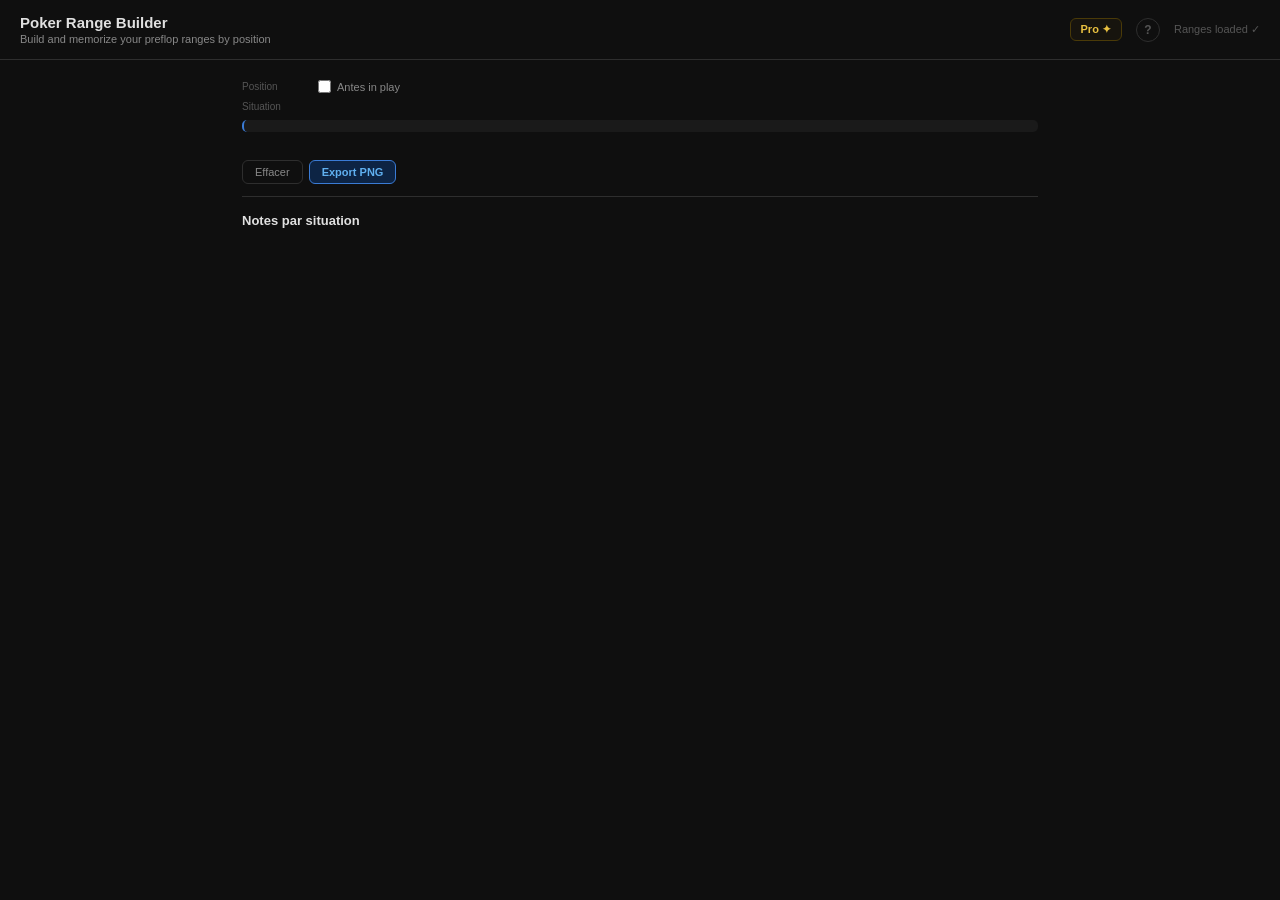
==== index.html @ 1d8be16b "v1.2 - fix raccourcis, boutons simplifiés, JSON en Pro" ====
<!DOCTYPE html>
<html lang="fr">
<head>
  <meta charset="UTF-8">
  <meta name="viewport" content="width=device-width, initial-scale=1.0">
  <title>Poker Range Builder</title>
  <link rel="stylesheet" href="style.css">
</head>
<body>

<header>
  <div class="header-brand">
    <h1>Poker Range Builder</h1>
    <p id="headerSubtitle">Construis et mémorise tes ranges préflop par position</p>
  </div>
  <div class="header-actions">
    <a href="premium.html" class="pro-link">Pro ✦</a>
    <button class="btn-help" id="btnHelp" title="Help / Raccourcis">?</button>
    <span class="save-status" id="saveStatus">Chargement…</span>
  </div>
</header>

<main>

  <section class="row">
    <span class="row-label" id="labelPos">Position</span>
    <div id="posTabs" class="tabs-group"></div>
    <div class="antes-wrap">
      <input type="checkbox" id="antesChk">
      <label for="antesChk" id="labelAntes">Antes en jeu</label>
    </div>
  </section>

  <section class="row">
    <span class="row-label" id="labelSit">Situation</span>
    <div id="sitTabs" class="tabs-group"></div>
  </section>

  <div class="ctx-box" id="ctxBox"></div>

  <div class="top-bar">
    <div class="legend" id="legend"></div>
    <div class="stat" id="stat"></div>
  </div>

  <div class="grid-wrap">
    <div class="grid" id="grid"></div>
  </div>

  <div class="toolbar">
    <button class="btn" id="btnClear">Effacer</button>
    <button class="btn btn-primary" id="btnPng">Export PNG</button>
  </div>

  <div class="notes-section">
    <h2 id="notesTitle">Notes par situation</h2>
    <div class="notes-grid" id="notesGrid"></div>
  </div>

</main>

<!-- Sidebar -->
<div class="sidebar-overlay" id="sidebarOverlay"></div>
<aside class="sidebar" id="sidebar">
  <div class="sidebar-inner" id="sidebarInner"></div>
</aside>

<script src="app.js"></script>
</body>
</html>
---- style.css ----
:root {
  --bg:        #0f0f0f;
  --bg2:       #1a1a1a;
  --bg3:       #232323;
  --border:    #2e2e2e;
  --text:      #e0e0e0;
  --text2:     #888;
  --text3:     #555;
  --blue:      #3a7bd5;
  --blue-act:  #0d2444;
  --blue-text: #60b0f0;
  --radius:    6px;
}

* { box-sizing: border-box; margin: 0; padding: 0; }

body {
  background: var(--bg);
  color: var(--text);
  font-family: -apple-system, BlinkMacSystemFont, 'Segoe UI', sans-serif;
  min-height: 100vh;
  font-size: 13px;
}

/* ── HEADER ── */
header {
  padding: 14px 20px;
  border-bottom: 1px solid var(--border);
  display: flex;
  align-items: center;
  justify-content: space-between;
  flex-wrap: wrap;
  gap: 10px;
}
.header-brand h1  { font-size: 15px; font-weight: 600; }
.header-brand p   { font-size: 11px; color: var(--text2); margin-top: 2px; }
.header-actions   { display: flex; align-items: center; gap: 14px; }

.pro-link {
  font-size: 11px;
  font-weight: 600;
  color: #e8c040;
  text-decoration: none;
  padding: 4px 10px;
  border: 1px solid #4a3a08;
  border-radius: var(--radius);
  background: #4a3a0822;
  transition: background 0.15s;
}
.pro-link:hover { background: #4a3a0855; }

.save-status { font-size: 11px; color: var(--text3); }

/* ── MAIN ── */
main {
  padding: 20px 32px;
  max-width: 860px;
  margin: 0 auto;
}

/* ── ROW / TABS ── */
.row {
  display: flex;
  align-items: center;
  gap: 8px;
  flex-wrap: wrap;
  margin-bottom: 8px;
}
.row-label { font-size: 10px; color: var(--text3); width: 56px; flex-shrink: 0; }
.tabs-group { display: flex; gap: 4px; flex-wrap: wrap; }

button.tab {
  padding: 4px 11px;
  border-radius: 5px;
  border: 1px solid var(--border);
  background: transparent;
  cursor: pointer;
  font-size: 11px;
  font-weight: 500;
  color: var(--text2);
  transition: all 0.1s;
  white-space: nowrap;
  position: relative;
}
button.tab:hover          { border-color: var(--text3); color: var(--text); }
button.tab.pos-active     { background: var(--text); color: var(--bg); border-color: var(--text); }
button.tab.sit-active     { background: var(--blue-act); color: var(--blue-text); border-color: var(--blue); }

/* badge ✓ on filled situations */
button.tab .badge {
  position: absolute;
  top: -5px;
  right: -5px;
  width: 14px;
  height: 14px;
  background: #1a6b1a;
  color: #7ecc7e;
  border-radius: 50%;
  font-size: 8px;
  font-weight: 700;
  display: flex;
  align-items: center;
  justify-content: center;
  pointer-events: none;
}

.antes-wrap { display: flex; align-items: center; gap: 6px; margin-left: 4px; }
.antes-wrap label { font-size: 11px; color: var(--text2); cursor: pointer; user-select: none; }
input[type=checkbox] { cursor: pointer; accent-color: var(--blue); }

/* ── CONTEXT BOX ── */
.ctx-box {
  font-size: 10px;
  color: var(--text2);
  margin-bottom: 10px;
  padding: 6px 10px;
  background: var(--bg2);
  border-radius: 5px;
  border-left: 2px solid var(--blue);
  line-height: 1.6;
}

/* ── LEGEND / STAT ── */
.top-bar { display: flex; align-items: center; gap: 8px; margin-bottom: 8px; flex-wrap: wrap; }
.legend  { display: flex; gap: 5px; flex-wrap: wrap; }

.leg {
  display: flex;
  align-items: center;
  gap: 5px;
  cursor: pointer;
  padding: 3px 8px;
  border-radius: 5px;
  border: 1.5px solid transparent;
  font-size: 11px;
  color: var(--text2);
  transition: all 0.1s;
}
.leg.sel { border-color: var(--text); color: var(--text); }
.dot { width: 9px; height: 9px; border-radius: 2px; flex-shrink: 0; }

.stat { margin-left: auto; font-size: 11px; color: var(--text2); }
.stat strong { color: var(--text); }

/* ── GRID ── */
.grid-wrap {
  overflow-x: auto;
  margin-bottom: 10px;
  display: flex;
  justify-content: center;
}
.grid {
  display: grid;
  grid-template-columns: repeat(14, 1fr);
  gap: 2px;
  width: 100%;
  max-width: 780px;
}

.hdr {
  font-size: 9px;
  font-weight: 600;
  color: var(--text3);
  display: flex;
  align-items: center;
  justify-content: center;
  height: 26px;
}

.cell {
  height: 0;
  padding-bottom: 100%;
  position: relative;
  border-radius: 3px;
  cursor: pointer;
  border: 1px solid transparent;
  transition: filter 0.08s;
}
.cell:hover { filter: brightness(1.2); border-color: rgba(255,255,255,0.22); }

.cell-lbl {
  position: absolute;
  inset: 0;
  display: flex;
  align-items: center;
  justify-content: center;
  font-size: 9px;
  font-weight: 600;
  line-height: 1;
  pointer-events: none;
}

/* ── TOOLBAR ── */
.toolbar { display: flex; gap: 6px; flex-wrap: wrap; margin-bottom: 12px; }

button.btn {
  padding: 5px 12px;
  border-radius: var(--radius);
  border: 1px solid var(--border);
  background: transparent;
  cursor: pointer;
  font-size: 11px;
  color: var(--text2);
  transition: all 0.1s;
}
button.btn:hover            { background: var(--bg2); color: var(--text); border-color: var(--text3); }
button.btn.btn-accent       { border-color: var(--blue); color: var(--blue-text); }
button.btn.btn-accent:hover { background: var(--blue-act); }
button.btn.btn-primary      { background: var(--blue-act); color: var(--blue-text); border-color: var(--blue); font-weight: 600; }
button.btn.btn-primary:hover { background: #1a3d6a; border-color: #5090e0; color: #90c8ff; }

/* ── EXPORT AREA ── */
.export-area {
  display: none;
  margin-bottom: 16px;
  padding: 12px;
  background: var(--bg2);
  border-radius: var(--radius);
  border: 1px solid var(--border);
}
.export-area h3  { font-size: 12px; color: var(--text); margin-bottom: 8px; }
.export-area pre {
  font-size: 10px;
  color: var(--text2);
  white-space: pre-wrap;
  line-height: 1.6;
  max-height: 220px;
  overflow-y: auto;
  background: var(--bg3);
  padding: 8px;
  border-radius: 4px;
}

/* ── NOTES ── */
.notes-section { border-top: 1px solid var(--border); padding-top: 16px; margin-top: 4px; }
.notes-section h2 { font-size: 13px; color: var(--text); margin-bottom: 10px; }
.notes-grid {
  display: grid;
  grid-template-columns: repeat(auto-fill, minmax(200px, 1fr));
  gap: 8px;
}
.note-card {
  background: var(--bg2);
  border: 1px solid var(--border);
  border-radius: var(--radius);
  padding: 10px;
}
.note-card label { font-size: 10px; color: var(--text3); display: block; margin-bottom: 4px; }
.note-card textarea {
  width: 100%;
  background: var(--bg3);
  border: 1px solid var(--border);
  border-radius: 4px;
  color: var(--text);
  font-size: 11px;
  padding: 6px;
  resize: vertical;
  min-height: 60px;
  font-family: inherit;
  line-height: 1.5;
}
.note-card textarea:focus { outline: none; border-color: var(--text3); }

/* ── HELP BUTTON ── */
.btn-help {
  width: 24px;
  height: 24px;
  border-radius: 50%;
  border: 1px solid var(--border);
  background: transparent;
  color: var(--text3);
  font-size: 12px;
  font-weight: 600;
  cursor: pointer;
  display: flex;
  align-items: center;
  justify-content: center;
  transition: all 0.1s;
  flex-shrink: 0;
}
.btn-help:hover { border-color: var(--text3); color: var(--text); }

/* ── LEGEND KEY HINTS ── */
.leg-key {
  font-family: ui-monospace, 'Cascadia Code', monospace;
  font-size: 9px;
  background: var(--bg3);
  border: 1px solid var(--border);
  border-radius: 3px;
  padding: 1px 4px;
  color: var(--text3);
  margin-left: 4px;
}

/* ── SIDEBAR ── */
.sidebar-overlay {
  display: none;
  position: fixed;
  inset: 0;
  z-index: 99;
  background: rgba(0,0,0,0.45);
}
.sidebar-overlay.open { display: block; }

.sidebar {
  position: fixed;
  top: 0;
  right: 0;
  width: 284px;
  height: 100vh;
  background: var(--bg2);
  border-left: 1px solid var(--border);
  z-index: 100;
  transform: translateX(100%);
  transition: transform 0.18s ease;
  overflow-y: auto;
}
.sidebar.open { transform: translateX(0); }

.sidebar-inner { padding: 18px 16px 32px; }

.sidebar-close {
  position: absolute;
  top: 12px;
  right: 12px;
  background: none;
  border: none;
  color: var(--text3);
  cursor: pointer;
  font-size: 13px;
  padding: 3px 7px;
  border-radius: 4px;
  line-height: 1;
}
.sidebar-close:hover { color: var(--text); background: var(--bg3); }

.sb-heading {
  font-size: 9px;
  font-weight: 700;
  text-transform: uppercase;
  letter-spacing: .1em;
  color: var(--text3);
  margin: 22px 0 8px;
  padding-bottom: 5px;
  border-bottom: 1px solid var(--border);
}
.sb-heading:first-of-type { margin-top: 4px; }

.sb-row {
  display: flex;
  align-items: baseline;
  gap: 8px;
  padding: 4px 0;
  font-size: 11px;
  color: var(--text2);
  border-bottom: 1px solid var(--bg3);
}
.sb-row:last-of-type { border-bottom: none; }

.sb-key {
  font-family: ui-monospace, 'Cascadia Code', monospace;
  font-size: 10px;
  background: var(--bg3);
  border: 1px solid var(--border);
  border-radius: 3px;
  padding: 1px 5px;
  color: var(--text);
  flex-shrink: 0;
  min-width: 28px;
  text-align: center;
}

.sb-term {
  font-weight: 600;
  color: var(--text);
  flex-shrink: 0;
  width: 52px;
}
.sb-def {
  color: var(--text2);
  flex: 1;
}

.sb-p {
  font-size: 11px;
  color: var(--text2);
  line-height: 1.65;
  margin-bottom: 8px;
}
.sb-p:last-child { margin-bottom: 0; }

.sb-clog {
  font-size: 11px;
  color: var(--text2);
  padding: 4px 0;
  border-bottom: 1px solid var(--bg3);
}
.sb-clog:last-child { border-bottom: none; }
.sb-clog strong { color: var(--text); }

/* ── MOBILE ── */
@media (max-width: 600px) {
  header        { padding: 12px 14px; }
  main          { padding: 12px 14px; }
  .cell-lbl     { font-size: 7px; }
  .stat         { margin-left: 0; width: 100%; }
  .sidebar      { width: 88vw; }
}
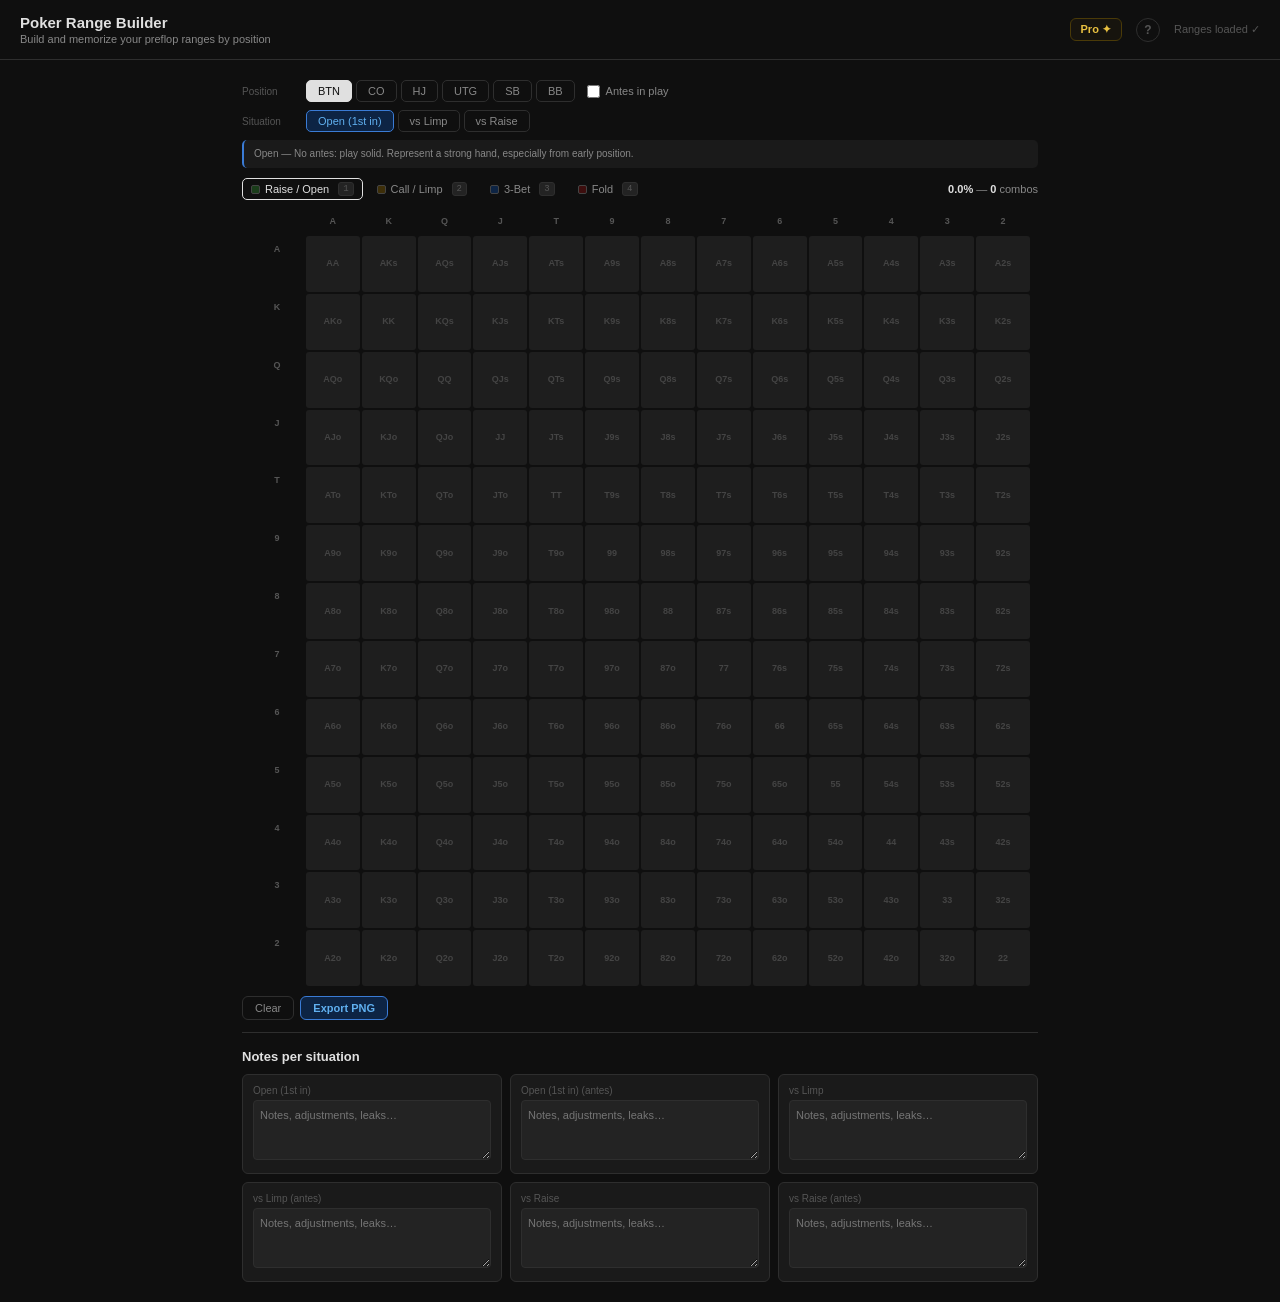
==== commit ff543952: "v1.4 - quiz.html autonome, accès ?dev=true" ====
--- a/index.html
+++ b/index.html
@@ -50,6 +50,9 @@
   <div class="toolbar">
     <button class="btn" id="btnClear">Effacer</button>
     <button class="btn btn-primary" id="btnPng">Export PNG</button>
+    <!-- dev-only: revealed by ?dev=true -->
+    <button class="btn btn-dev" id="btnImportJson" style="display:none">Import JSON</button>
+    <input type="file" id="fileInput" accept=".json" style="display:none">
   </div>
 
   <div class="notes-section">
@@ -66,5 +69,29 @@
 </aside>
 
 <script src="app.js"></script>
+<script>
+  // Dev access — index.html?dev=true reveals Pro tools for local testing
+  if (new URLSearchParams(location.search).get('dev') === 'true') {
+    document.getElementById('btnImportJson').style.display = '';
+    document.getElementById('btnImportJson').addEventListener('click', () =>
+      document.getElementById('fileInput').click()
+    );
+    document.getElementById('fileInput').addEventListener('change', e => {
+      const file = e.target.files[0];
+      if (!file) return;
+      const reader = new FileReader();
+      reader.onload = ev => {
+        try {
+          const data = JSON.parse(ev.target.result);
+          if (data.state) Object.assign(rangeState, data.state);
+          if (data.notes) Object.assign(notes, data.notes);
+          save(); buildSitTabs(); buildNotesGrid(); renderAll();
+        } catch (_) {}
+        e.target.value = '';
+      };
+      reader.readAsText(file);
+    });
+  }
+</script>
 </body>
 </html>
--- a/style.css
+++ b/style.css
@@ -208,6 +208,8 @@
 button.btn.btn-accent:hover { background: var(--blue-act); }
 button.btn.btn-primary      { background: var(--blue-act); color: var(--blue-text); border-color: var(--blue); font-weight: 600; }
 button.btn.btn-primary:hover { background: #1a3d6a; border-color: #5090e0; color: #90c8ff; }
+button.btn.btn-dev          { border-color: #4a3a08; color: #e8c040; font-size: 10px; }
+button.btn.btn-dev:hover    { background: #4a3a0822; }
 
 /* ── EXPORT AREA ── */
 .export-area {
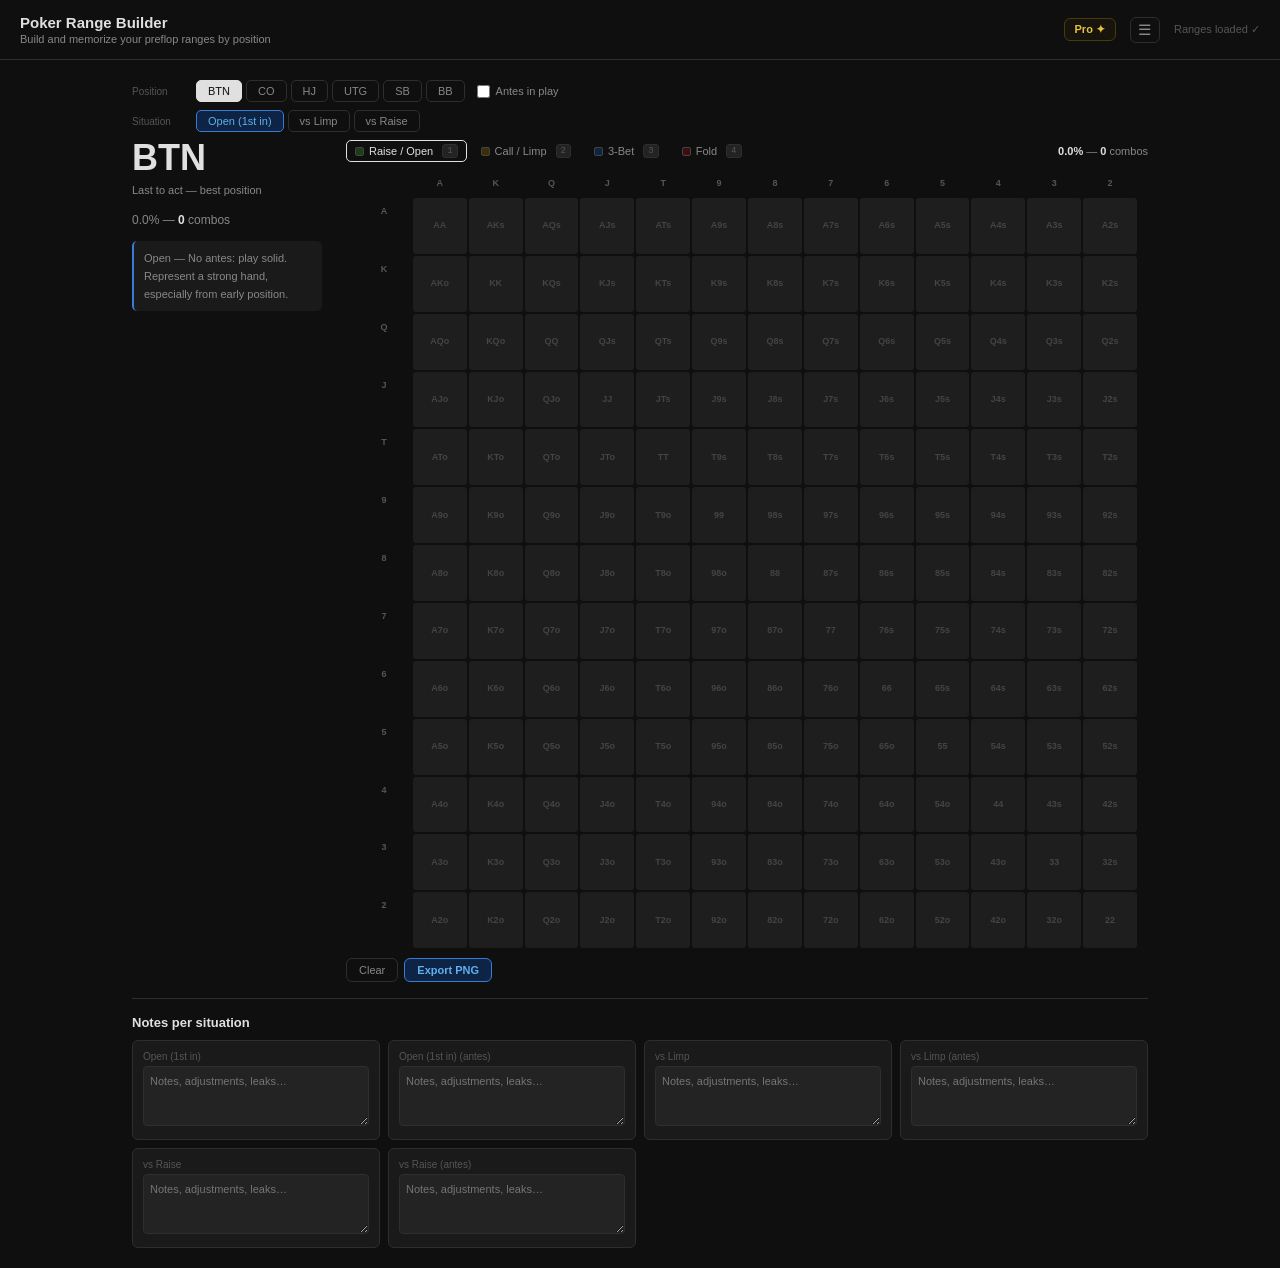
==== commit ffc4e118: "v1.4 — sidebar universelle, Pro features, quiz amélioré - Sidebar: bouton hamburger ☰, section Outil" ====
--- a/index.html
+++ b/index.html
@@ -15,7 +15,7 @@
   </div>
   <div class="header-actions">
     <a href="premium.html" class="pro-link">Pro ✦</a>
-    <button class="btn-help" id="btnHelp" title="Help / Raccourcis">?</button>
+    <button class="btn-hamburger" id="btnHamburger" title="Menu">☰</button>
     <span class="save-status" id="saveStatus">Chargement…</span>
   </div>
 </header>
@@ -36,23 +36,26 @@
     <div id="sitTabs" class="tabs-group"></div>
   </section>
 
+  <!-- Context box: visible on small/medium screens, hidden on large (pos-panel takes over) -->
   <div class="ctx-box" id="ctxBox"></div>
 
-  <div class="top-bar">
-    <div class="legend" id="legend"></div>
-    <div class="stat" id="stat"></div>
-  </div>
-
-  <div class="grid-wrap">
-    <div class="grid" id="grid"></div>
-  </div>
-
-  <div class="toolbar">
-    <button class="btn" id="btnClear">Effacer</button>
-    <button class="btn btn-primary" id="btnPng">Export PNG</button>
-    <!-- dev-only: revealed by ?dev=true -->
-    <button class="btn btn-dev" id="btnImportJson" style="display:none">Import JSON</button>
-    <input type="file" id="fileInput" accept=".json" style="display:none">
+  <!-- Grid area: pos-panel appears on large screens -->
+  <div class="grid-area">
+    <div class="pos-panel" id="posPanel"></div>
+    <div class="grid-col">
+      <div class="top-bar">
+        <div class="legend" id="legend"></div>
+        <div class="stat" id="stat"></div>
+      </div>
+      <div class="grid-wrap">
+        <div class="grid" id="grid"></div>
+      </div>
+      <div class="toolbar">
+        <button class="btn" id="btnClear">Effacer</button>
+        <button class="btn btn-primary" id="btnPng">Export PNG</button>
+        <input type="file" id="fileInput" accept=".json" style="display:none">
+      </div>
+    </div>
   </div>
 
   <div class="notes-section">
@@ -68,30 +71,7 @@
   <div class="sidebar-inner" id="sidebarInner"></div>
 </aside>
 
+<script src="presets.js"></script>
 <script src="app.js"></script>
-<script>
-  // Dev access — index.html?dev=true reveals Pro tools for local testing
-  if (new URLSearchParams(location.search).get('dev') === 'true') {
-    document.getElementById('btnImportJson').style.display = '';
-    document.getElementById('btnImportJson').addEventListener('click', () =>
-      document.getElementById('fileInput').click()
-    );
-    document.getElementById('fileInput').addEventListener('change', e => {
-      const file = e.target.files[0];
-      if (!file) return;
-      const reader = new FileReader();
-      reader.onload = ev => {
-        try {
-          const data = JSON.parse(ev.target.result);
-          if (data.state) Object.assign(rangeState, data.state);
-          if (data.notes) Object.assign(notes, data.notes);
-          save(); buildSitTabs(); buildNotesGrid(); renderAll();
-        } catch (_) {}
-        e.target.value = '';
-      };
-      reader.readAsText(file);
-    });
-  }
-</script>
 </body>
 </html>
--- a/style.css
+++ b/style.css
@@ -400,6 +400,225 @@
 .sb-clog:last-child { border-bottom: none; }
 .sb-clog strong { color: var(--text); }
 
+/* ── HAMBURGER ── */
+.btn-hamburger {
+  width: 30px;
+  height: 26px;
+  border-radius: var(--radius);
+  border: 1px solid var(--border);
+  background: transparent;
+  color: var(--text2);
+  font-size: 15px;
+  line-height: 1;
+  cursor: pointer;
+  display: flex;
+  align-items: center;
+  justify-content: center;
+  transition: all 0.1s;
+  flex-shrink: 0;
+}
+.btn-hamburger:hover { border-color: var(--text3); color: var(--text); }
+
+/* ── GRID AREA (left panel + grid) ── */
+.grid-area {
+  display: flex;
+  gap: 24px;
+  align-items: flex-start;
+}
+.grid-col { flex: 1; min-width: 0; }
+
+/* pos-panel: hidden by default, shown on large screens */
+.pos-panel { display: none; }
+
+@media (min-width: 1120px) {
+  main          { max-width: 1080px; }
+  .pos-panel {
+    display: block;
+    width: 190px;
+    flex-shrink: 0;
+    position: sticky;
+    top: 20px;
+  }
+  /* hide ctx-box when pos-panel is visible */
+  .ctx-box { display: none; }
+}
+
+/* ── POS PANEL ── */
+.pp-pos {
+  font-size: 36px;
+  font-weight: 800;
+  color: var(--text);
+  line-height: 1;
+  margin-bottom: 6px;
+}
+.pp-desc {
+  font-size: 11px;
+  color: var(--text2);
+  line-height: 1.5;
+  margin-bottom: 14px;
+}
+.pp-stat {
+  font-size: 12px;
+  color: var(--text2);
+  margin-bottom: 14px;
+}
+.pp-stat strong { color: var(--text); }
+.pp-ctx {
+  font-size: 11px;
+  color: var(--text2);
+  line-height: 1.65;
+  padding: 8px 10px;
+  background: var(--bg2);
+  border-radius: 5px;
+  border-left: 2px solid var(--blue);
+}
+
+/* ── SIDEBAR PRO SECTION ── */
+.sb-pro-item {
+  padding: 6px 0;
+  border-bottom: 1px solid var(--bg3);
+}
+.sb-pro-item:last-of-type { border-bottom: none; }
+
+.sb-pro-label {
+  font-size: 10px;
+  font-weight: 600;
+  color: var(--text3);
+  text-transform: uppercase;
+  letter-spacing: .07em;
+  margin-bottom: 6px;
+}
+
+.sb-pro-btn {
+  display: block;
+  padding: 7px 12px;
+  border-radius: 5px;
+  border: 1px solid var(--blue);
+  background: var(--blue-act);
+  color: var(--blue-text);
+  font-size: 11px;
+  font-weight: 600;
+  text-decoration: none;
+  text-align: center;
+  transition: background 0.1s;
+}
+.sb-pro-btn:hover { background: #1a3d6a; }
+
+.sb-locked-btn {
+  display: flex;
+  align-items: center;
+  justify-content: space-between;
+  width: 100%;
+  padding: 7px 10px;
+  border-radius: 5px;
+  border: 1px solid var(--border);
+  background: transparent;
+  color: var(--text3);
+  font-size: 11px;
+  cursor: pointer;
+  text-align: left;
+  transition: background 0.1s;
+}
+.sb-locked-btn:hover { background: var(--bg3); }
+
+.sb-pro-badge {
+  font-size: 9px;
+  font-weight: 700;
+  color: #e8c040;
+  background: #4a3a0822;
+  border: 1px solid #4a3a08;
+  border-radius: 3px;
+  padding: 1px 5px;
+  flex-shrink: 0;
+}
+.sb-coming-soon {
+  font-size: 9px;
+  color: var(--text3);
+  background: var(--bg3);
+  border: 1px solid var(--border);
+  border-radius: 3px;
+  padding: 1px 5px;
+  flex-shrink: 0;
+}
+
+/* Preset selector */
+.sb-preset-row {
+  display: flex;
+  gap: 6px;
+  align-items: center;
+  margin-bottom: 4px;
+}
+.sb-preset-select {
+  flex: 1;
+  background: var(--bg3);
+  border: 1px solid var(--border);
+  border-radius: 4px;
+  color: var(--text);
+  font-size: 11px;
+  padding: 4px 6px;
+  min-width: 0;
+}
+.sb-preset-load {
+  padding: 5px 10px;
+  border-radius: 4px;
+  border: 1px solid var(--blue);
+  background: var(--blue-act);
+  color: var(--blue-text);
+  font-size: 11px;
+  font-weight: 600;
+  cursor: pointer;
+  white-space: nowrap;
+  transition: background 0.1s;
+}
+.sb-preset-load:hover { background: #1a3d6a; }
+.sb-preset-desc {
+  font-size: 10px;
+  color: var(--text3);
+  margin: 0 0 4px;
+  line-height: 1.4;
+}
+.sb-warning {
+  font-size: 10px;
+  color: #c88030;
+  line-height: 1.4;
+  margin: 0;
+}
+
+/* Import/Export JSON */
+.sb-json-row {
+  display: flex;
+  gap: 6px;
+  margin-top: 2px;
+}
+.sb-json-btn {
+  flex: 1;
+  padding: 5px 8px;
+  border-radius: 4px;
+  border: 1px solid var(--border);
+  background: transparent;
+  color: var(--text2);
+  font-size: 10px;
+  cursor: pointer;
+  transition: all 0.1s;
+}
+.sb-json-btn:hover { background: var(--bg3); color: var(--text); }
+
+/* Unlock link at bottom of Pro section */
+.sb-pro-unlock-wrap { margin-top: 14px; text-align: center; }
+.sb-pro-unlock {
+  display: inline-block;
+  font-size: 11px;
+  font-weight: 600;
+  color: #e8c040;
+  text-decoration: none;
+  padding: 6px 16px;
+  border: 1px solid #4a3a08;
+  border-radius: 5px;
+  background: #4a3a0822;
+  transition: background 0.15s;
+}
+.sb-pro-unlock:hover { background: #4a3a0855; }
+
 /* ── MOBILE ── */
 @media (max-width: 600px) {
   header        { padding: 12px 14px; }
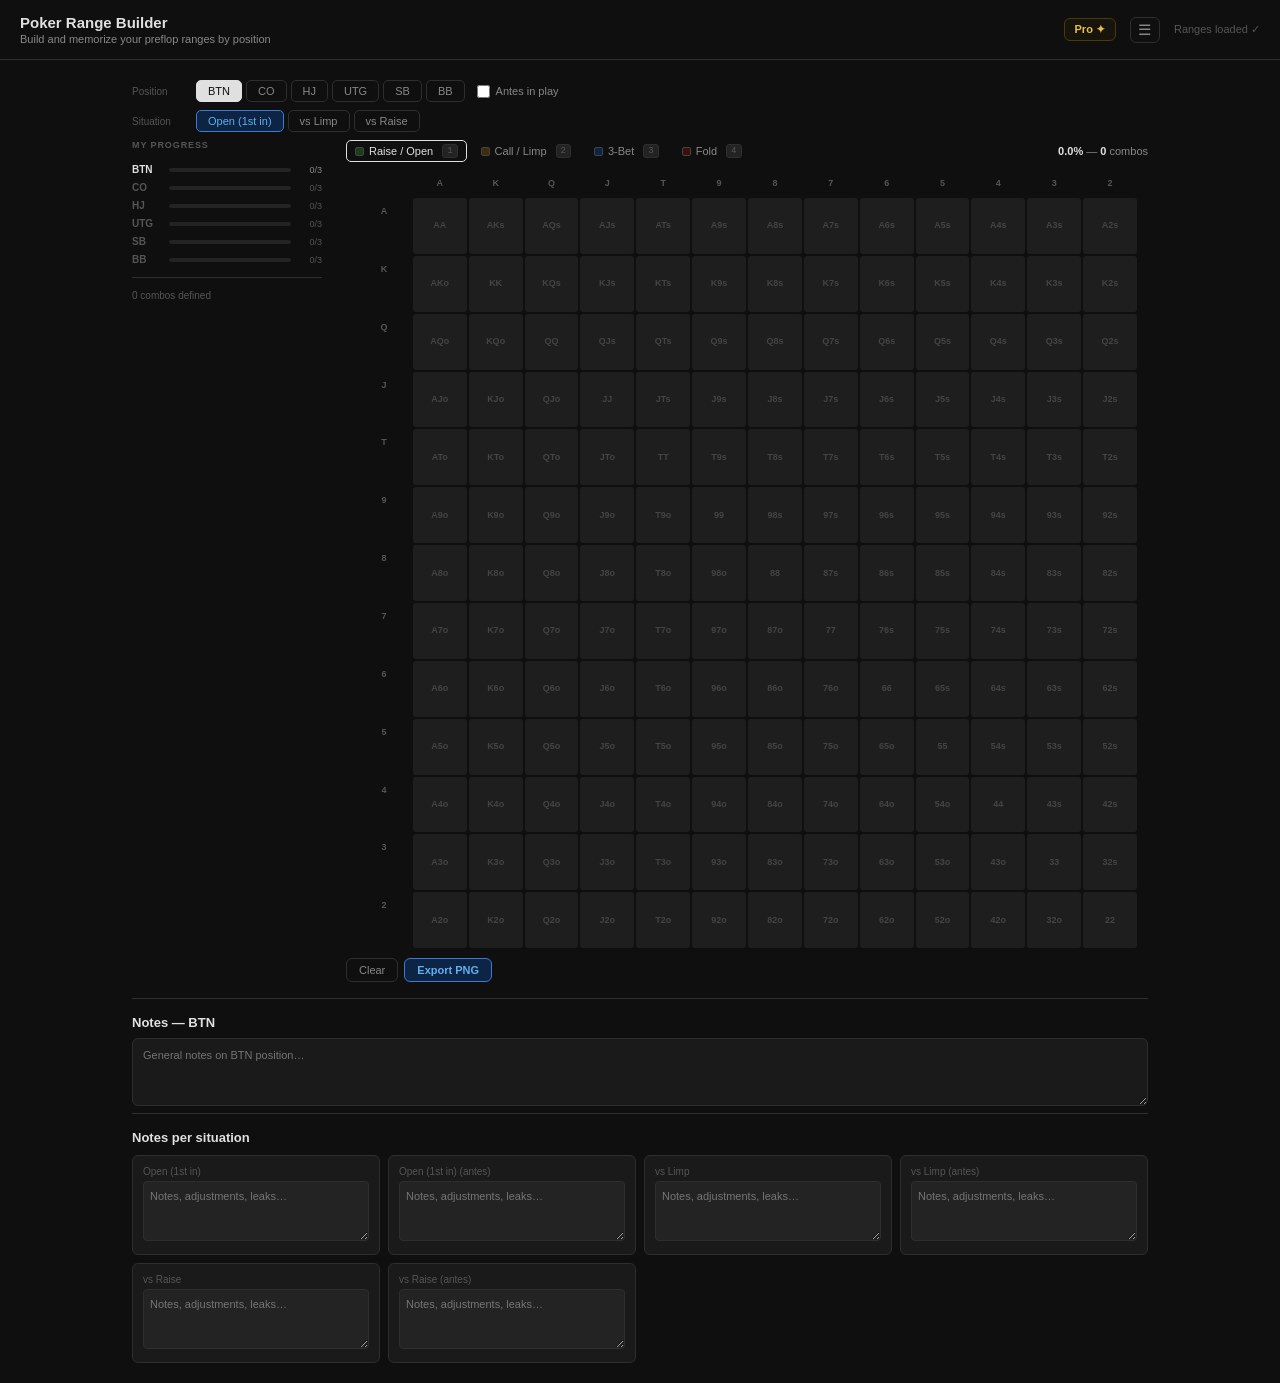
==== commit 976227e7: "v1.5 — Gumroad, fixes, stats panel, notes position, presets corrigés Co-Authored-By: Claude Sonnet 4" ====
--- a/index.html
+++ b/index.html
@@ -58,6 +58,11 @@
     </div>
   </div>
 
+  <div class="pos-notes-section">
+    <h2 id="posNotesTitle">Notes — BTN</h2>
+    <textarea id="posNoteTextarea" class="pos-note-ta" placeholder="Notes générales sur BTN…"></textarea>
+  </div>
+
   <div class="notes-section">
     <h2 id="notesTitle">Notes par situation</h2>
     <div class="notes-grid" id="notesGrid"></div>
--- a/style.css
+++ b/style.css
@@ -443,34 +443,58 @@
   .ctx-box { display: none; }
 }
 
-/* ── POS PANEL ── */
-.pp-pos {
-  font-size: 36px;
-  font-weight: 800;
-  color: var(--text);
-  line-height: 1;
-  margin-bottom: 6px;
-}
-.pp-desc {
-  font-size: 11px;
-  color: var(--text2);
+/* ── POS PANEL — progression ── */
+.pp-title {
+  font-size: 9px;
+  font-weight: 700;
+  text-transform: uppercase;
+  letter-spacing: .1em;
+  color: var(--text3);
+  margin-bottom: 14px;
+}
+.pp-row {
+  display: flex;
+  align-items: center;
+  gap: 7px;
+  margin-bottom: 7px;
+}
+.pp-row-pos {
+  font-size: 10px;
+  font-weight: 600;
+  color: var(--text3);
+  width: 30px;
+  flex-shrink: 0;
+}
+.pp-cur .pp-row-pos { color: var(--text); font-weight: 700; }
+.pp-bar {
+  flex: 1;
+  height: 4px;
+  background: var(--bg3);
+  border-radius: 2px;
+  overflow: hidden;
+}
+.pp-bar-fill {
+  height: 100%;
+  background: var(--blue);
+  border-radius: 2px;
+  transition: width 0.25s;
+}
+.pp-cur .pp-bar-fill { background: var(--blue-text); }
+.pp-row-ct {
+  font-size: 9px;
+  color: var(--text3);
+  width: 24px;
+  text-align: right;
+  flex-shrink: 0;
+}
+.pp-cur .pp-row-ct { color: var(--text2); }
+.pp-total {
+  font-size: 10px;
+  color: var(--text3);
+  margin-top: 12px;
+  padding-top: 10px;
+  border-top: 1px solid var(--border);
   line-height: 1.5;
-  margin-bottom: 14px;
-}
-.pp-stat {
-  font-size: 12px;
-  color: var(--text2);
-  margin-bottom: 14px;
-}
-.pp-stat strong { color: var(--text); }
-.pp-ctx {
-  font-size: 11px;
-  color: var(--text2);
-  line-height: 1.65;
-  padding: 8px 10px;
-  background: var(--bg2);
-  border-radius: 5px;
-  border-left: 2px solid var(--blue);
 }
 
 /* ── SIDEBAR PRO SECTION ── */
@@ -619,6 +643,29 @@
 }
 .sb-pro-unlock:hover { background: #4a3a0855; }
 
+/* ── POSITION NOTES ── */
+.pos-notes-section {
+  border-top: 1px solid var(--border);
+  padding-top: 16px;
+  margin-top: 4px;
+  margin-bottom: 0;
+}
+.pos-notes-section h2 { font-size: 13px; color: var(--text); margin-bottom: 8px; }
+.pos-note-ta {
+  width: 100%;
+  background: var(--bg2);
+  border: 1px solid var(--border);
+  border-radius: var(--radius);
+  color: var(--text);
+  font-size: 11px;
+  padding: 8px 10px;
+  resize: vertical;
+  min-height: 68px;
+  font-family: inherit;
+  line-height: 1.5;
+}
+.pos-note-ta:focus { outline: none; border-color: var(--text3); }
+
 /* ── MOBILE ── */
 @media (max-width: 600px) {
   header        { padding: 12px 14px; }
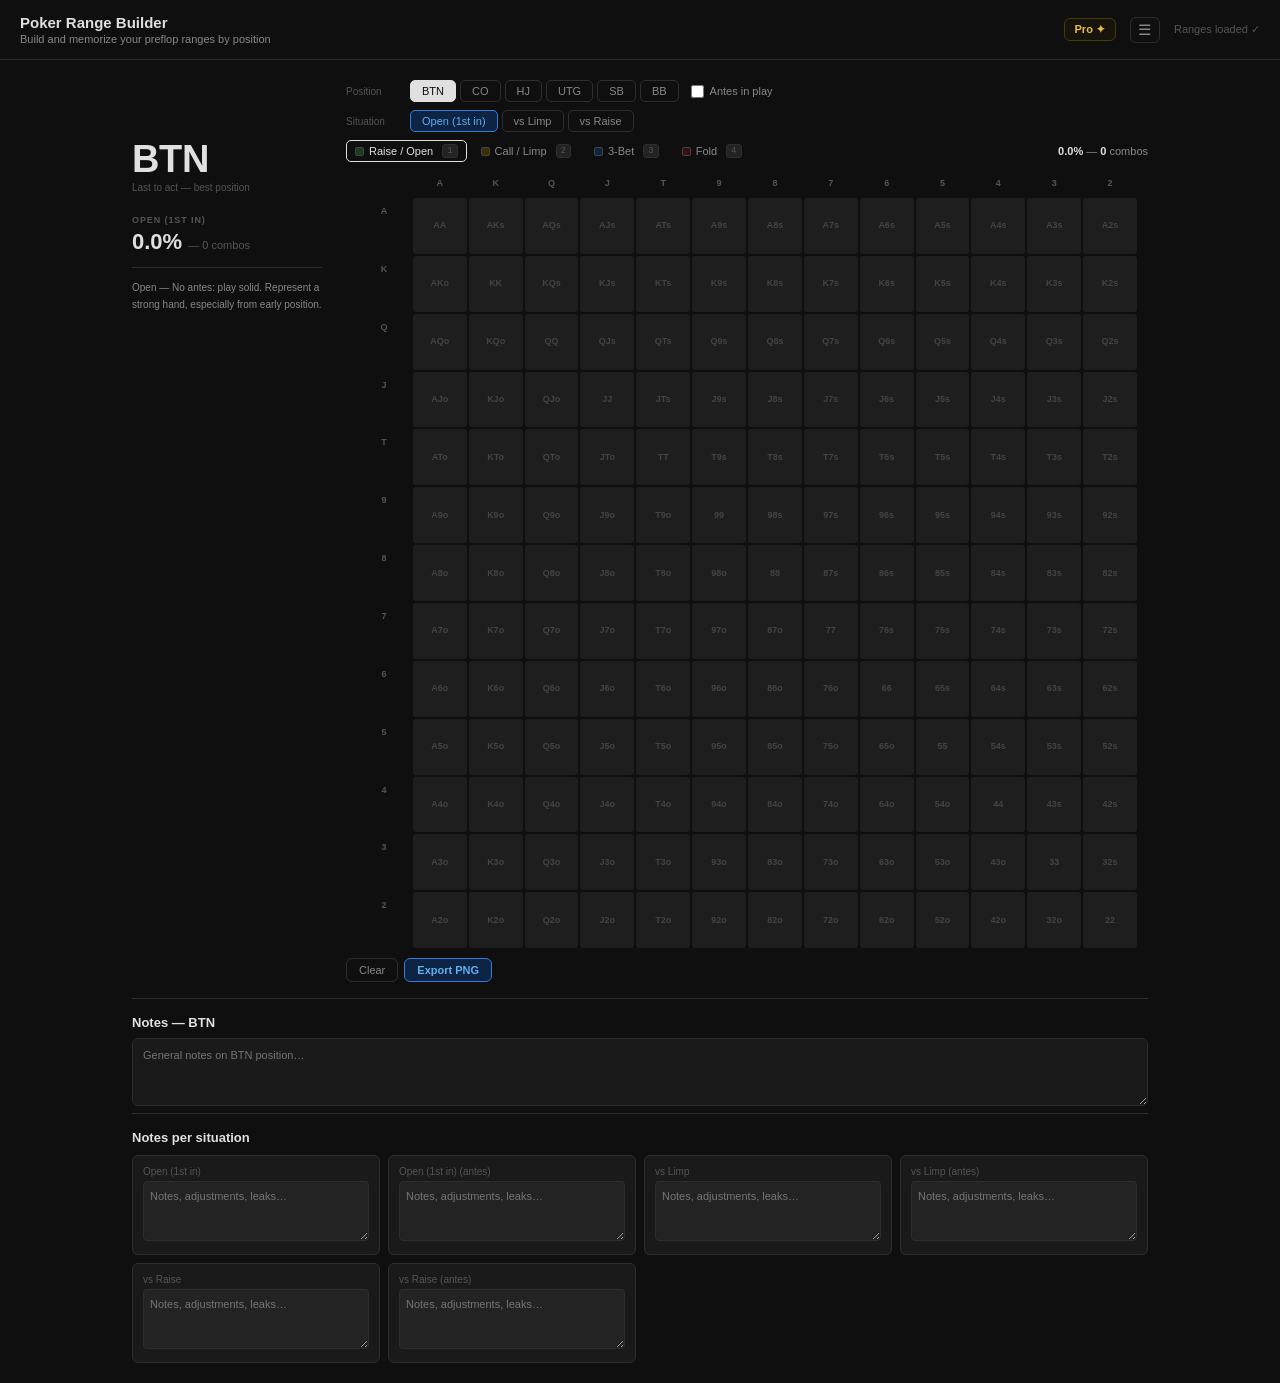
==== commit f0f62834: "v1.9 — finitions UI, README mis a jour" ====
--- a/index.html
+++ b/index.html
@@ -78,5 +78,17 @@
 
 <script src="presets.js"></script>
 <script src="app.js"></script>
+<script>
+  // Pro badge in header — update after app.js has run
+  (function () {
+    const link = document.querySelector('a.pro-link[href="premium.html"]');
+    if (!link) return;
+    if (localStorage.getItem('pro_unlocked') === 'true') {
+      link.textContent     = 'Pro actif ✓';
+      link.style.color     = '#7ecc7e';
+      link.style.borderColor = '#7ecc7e';
+    }
+  })();
+</script>
 </body>
 </html>
--- a/style.css
+++ b/style.css
@@ -441,60 +441,55 @@
   }
   /* hide ctx-box when pos-panel is visible */
   .ctx-box { display: none; }
-}
-
-/* ── POS PANEL — progression ── */
-.pp-title {
+  /* align tab rows with the grid column (panel 190px + gap 24px = 214px) */
+  section.row { margin-left: calc(190px + 24px); }
+}
+
+/* ── POS PANEL — résumé situation ── */
+.pp-pos-name {
+  font-size: 38px;
+  font-weight: 700;
+  color: var(--text);
+  line-height: 1;
+  margin-bottom: 3px;
+  letter-spacing: -.01em;
+}
+.pp-pos-desc {
+  font-size: 10px;
+  color: var(--text3);
+  margin-bottom: 20px;
+  line-height: 1.4;
+}
+.pp-sit-row {
+  margin-bottom: 12px;
+}
+.pp-sit-label {
+  display: block;
   font-size: 9px;
   font-weight: 700;
   text-transform: uppercase;
   letter-spacing: .1em;
   color: var(--text3);
-  margin-bottom: 14px;
-}
-.pp-row {
-  display: flex;
-  align-items: center;
-  gap: 7px;
-  margin-bottom: 7px;
-}
-.pp-row-pos {
-  font-size: 10px;
-  font-weight: 600;
-  color: var(--text3);
-  width: 30px;
-  flex-shrink: 0;
-}
-.pp-cur .pp-row-pos { color: var(--text); font-weight: 700; }
-.pp-bar {
-  flex: 1;
-  height: 4px;
-  background: var(--bg3);
-  border-radius: 2px;
-  overflow: hidden;
-}
-.pp-bar-fill {
-  height: 100%;
-  background: var(--blue);
-  border-radius: 2px;
-  transition: width 0.25s;
-}
-.pp-cur .pp-bar-fill { background: var(--blue-text); }
-.pp-row-ct {
-  font-size: 9px;
-  color: var(--text3);
-  width: 24px;
-  text-align: right;
-  flex-shrink: 0;
-}
-.pp-cur .pp-row-ct { color: var(--text2); }
-.pp-total {
-  font-size: 10px;
-  color: var(--text3);
-  margin-top: 12px;
-  padding-top: 10px;
+  margin-bottom: 4px;
+}
+.pp-sit-stat {
+  display: block;
+  font-size: 22px;
+  font-weight: 700;
+  color: var(--text);
+  line-height: 1.2;
+}
+.pp-sit-combos {
+  font-size: 11px;
+  font-weight: 400;
+  color: var(--text3);
+}
+.pp-ctx {
+  font-size: 10px;
+  color: var(--text2);
+  line-height: 1.65;
+  padding-top: 12px;
   border-top: 1px solid var(--border);
-  line-height: 1.5;
 }
 
 /* ── SIDEBAR PRO SECTION ── */
